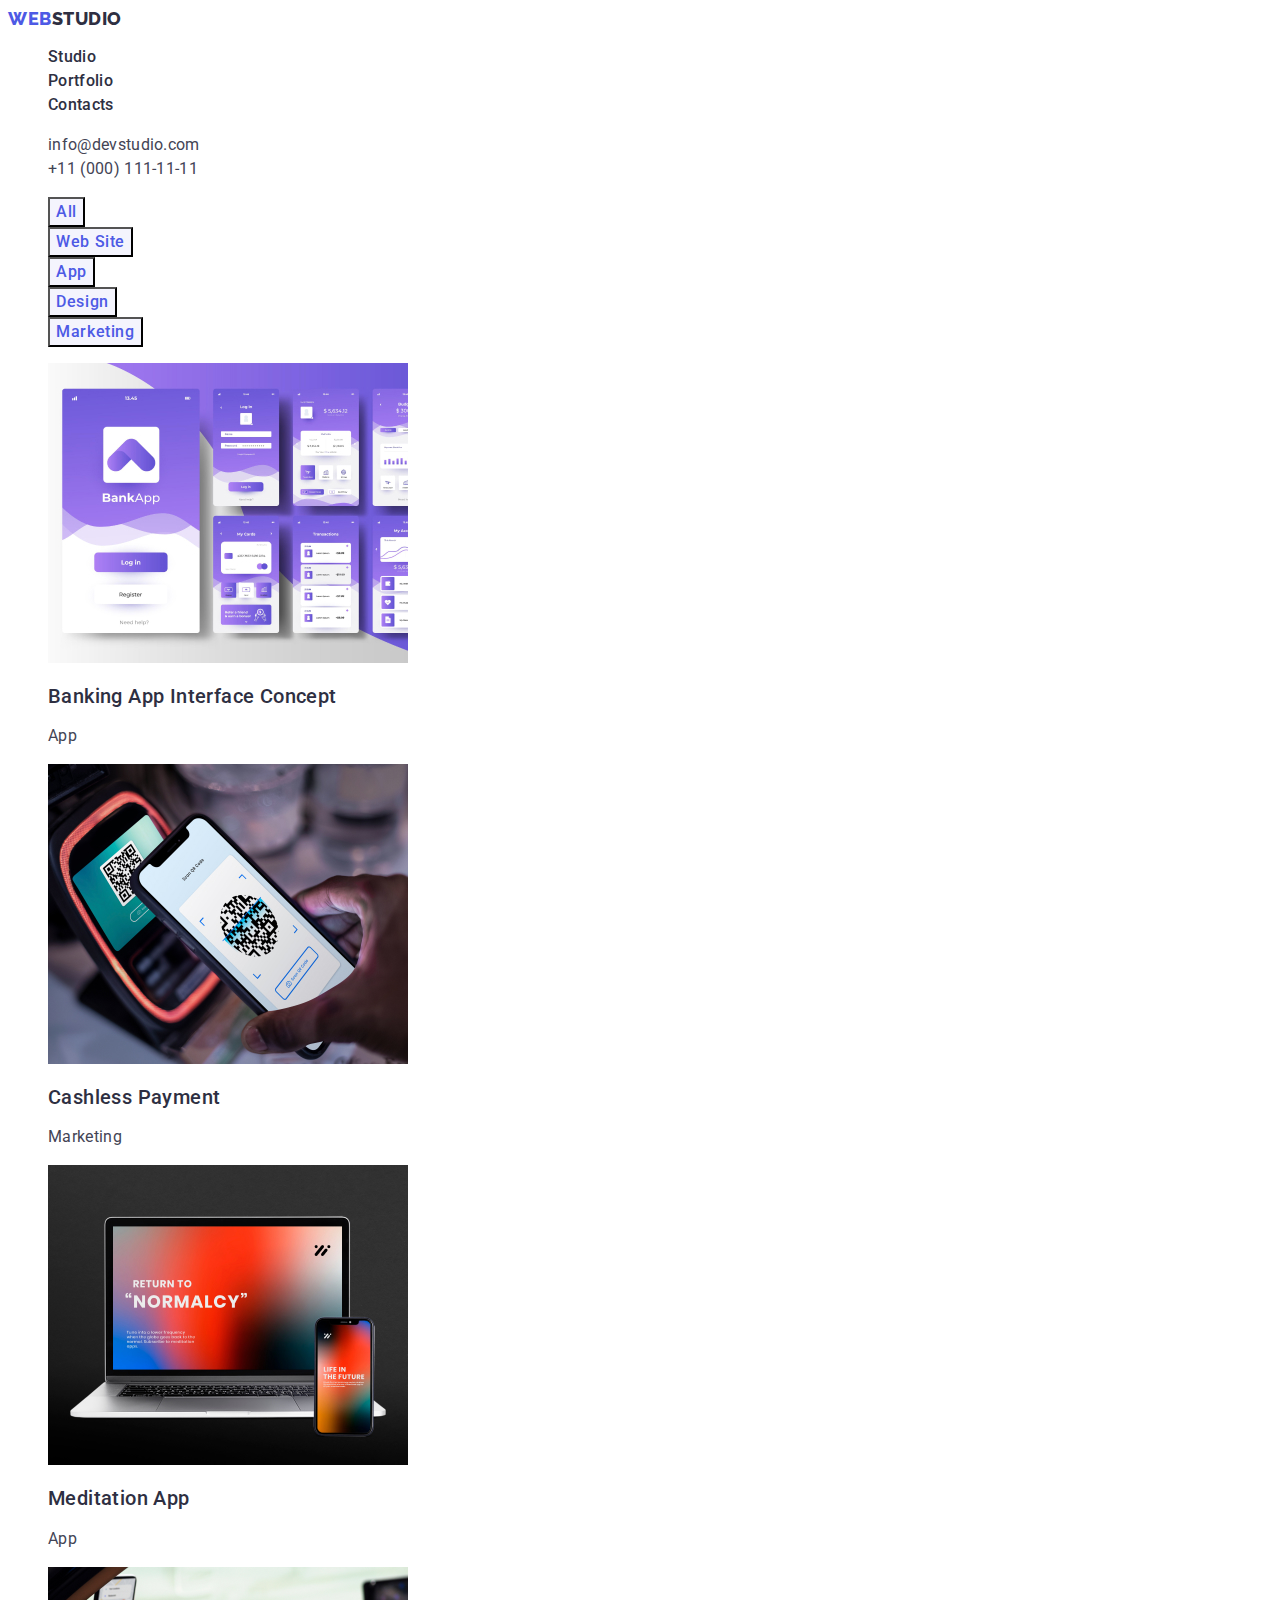
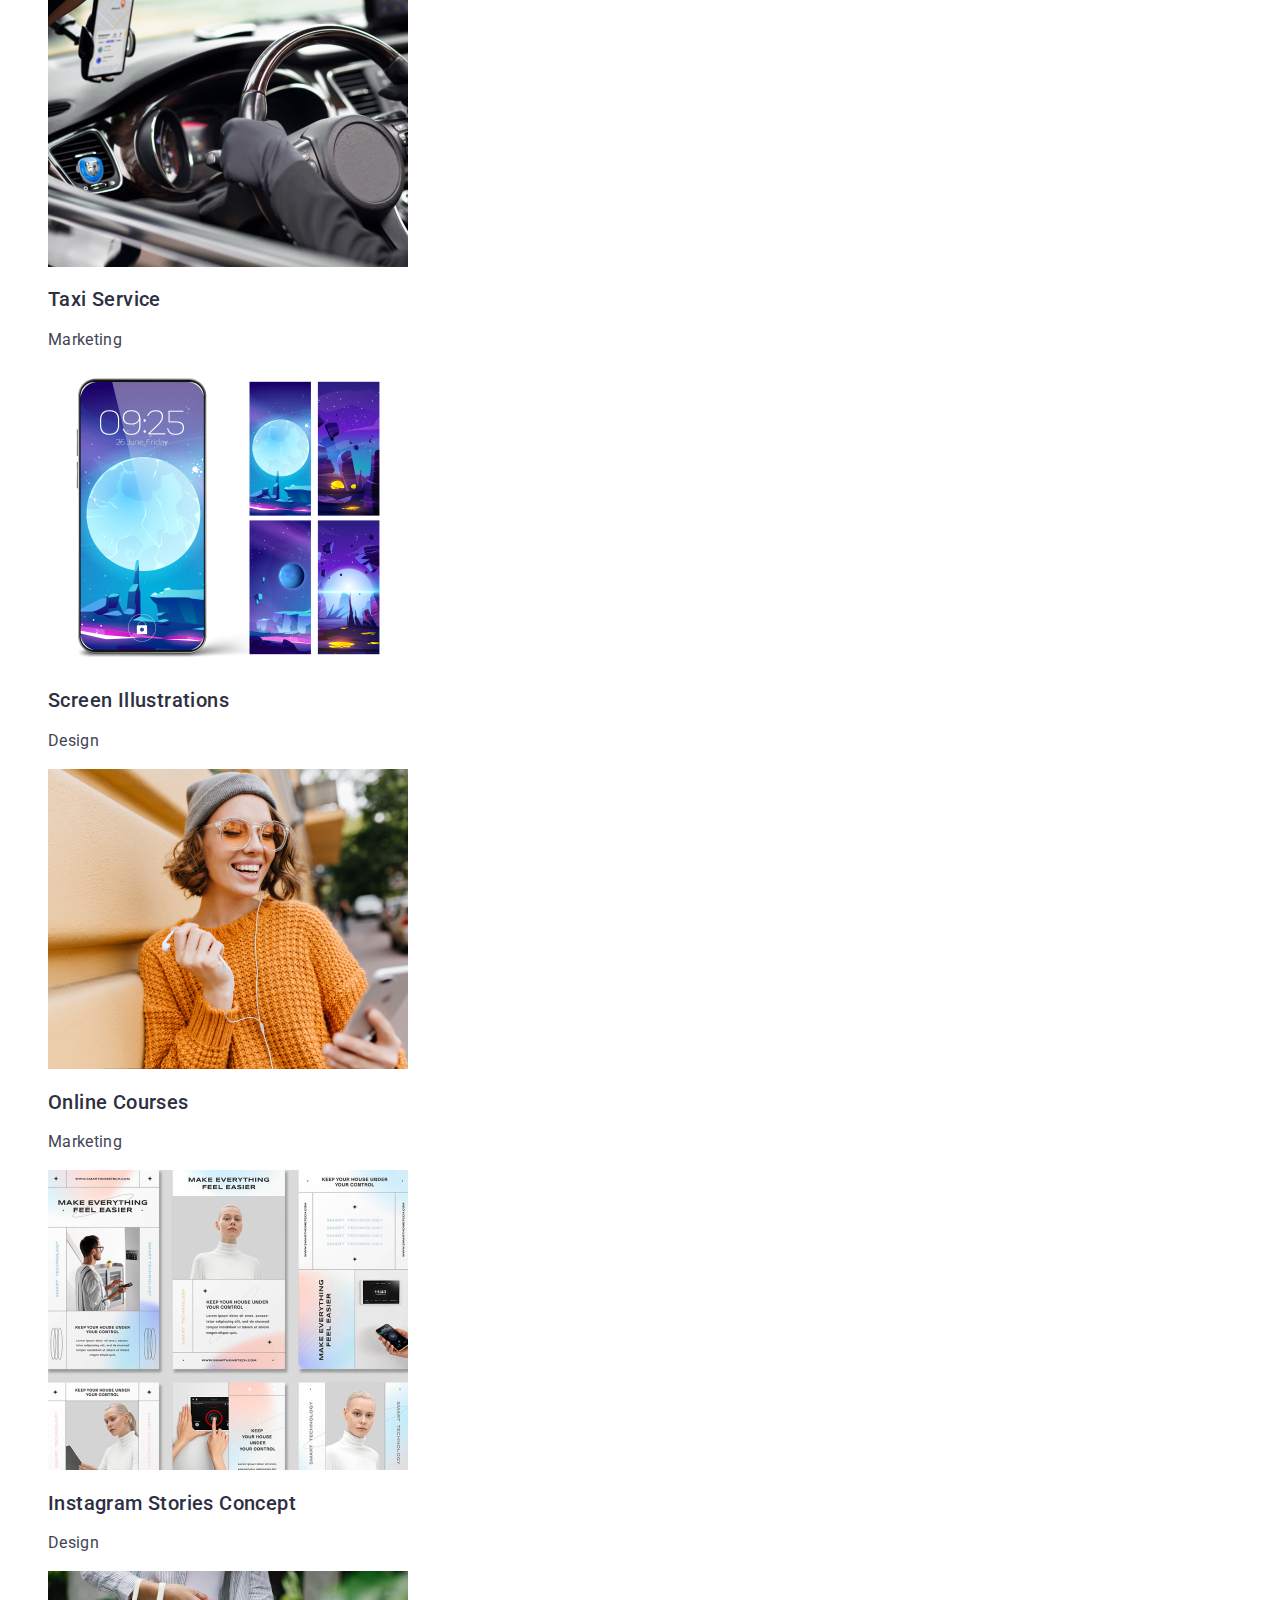
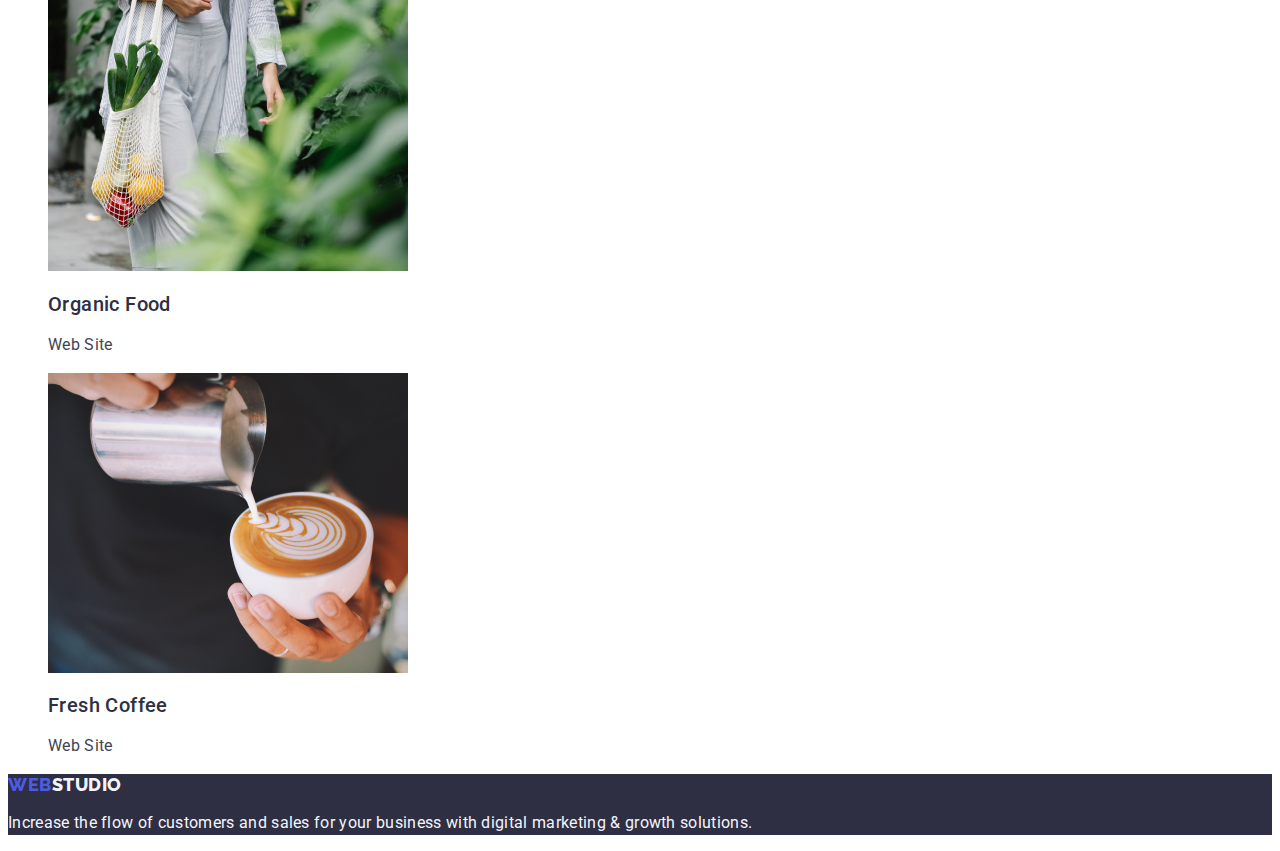
==== portfolio.html @ f7da9261 "Initial commit" ====
<!DOCTYPE html>
<html lang="en">

<head>
  <meta charset="UTF-8">
  <meta http-equiv="X-UA-Compatible" content="IE=edge">
  <meta name="viewport" content="width=device-width, initial-scale=1.0">
  <title>WebStudio</title>
  <link rel="stylesheet" href="./css/styles.css">
  <link rel="preconnect" href="https://fonts.googleapis.com">
  <link rel="preconnect" href="https://fonts.gstatic.com" crossorigin>
  <link href="https://fonts.googleapis.com/css2?family=Raleway:wght@800&family=Roboto:wght@400;500;700&display=swap"
    rel="stylesheet">
</head>

<body>
  <!-- NAVIGATION -->
  <header>
    <nav>
      <a href="./index.html" class="header-logo-web link"> Web <span class="header-logo-studio">Studio</span>
      </a>
      <ul class="header-nav-list list">
        <li><a class="header-nav-item link" href="./index.html">Studio</a></li>
        <li><a class="header-nav-item link" href="./portfolio.html">Portfolio</a></li>
        <li><a class="header-nav-item link" href="">Contacts</a></li>
      </ul>
    </nav>
    <address class="header-address">
      <ul class="header-address-list list">
        <li><a href="mailto:info@devstudio.com" class="header-address-item link">info@devstudio.com</a></li>
        <li><a href="tel:+110001111111" class="header-address-item link">+11 (000) 111-11-11</a></li>
      </ul>
    </address>
  </header>

  <!-- MAIN -->

  <main>
    <section>
      <h1 hidden>Specialty</h1>
      <ul class="list">
        <li><button type="button" class="portf-button-item">All</button></li>
        <li><button type="button" class="portf-button-item">Web Site</button></li>
        <li><button type="button" class="portf-button-item">App</button></li>
        <li><button type="button" class="portf-button-item">Design</button></li>
        <li><button type="button" class="portf-button-item">Marketing</button></li>
      </ul>

      <ul class="list">
        <li>
          <a href="./portfolio.html" class="link">
            <img src="./images/banking.jpg" alt="banking" width="360">
            <h2 class="team-name">Banking App Interface Concept</h2>
            <p class="team-text">App</p>
          </a>
        </li>


        <li>
          <a href="" class="link"><img src="./images/cash.jpg" alt="cash" width="360">
            <h2 class="team-name">Cashless Payment</h2>
            <p class="team-text">Marketing</p>
          </a>
        </li>


        <li>
          <a href="" class="link"><img src="./images/meditation.jpg" alt="meditation" width="360">
            <h2 class="team-name">Meditation App</h2>
            <p class="team-text">App</p>
          </a>
        </li>

        <li>
          <a href="" class="link"><img src="./images/taxi.jpg" alt="taxi" width="360">
            <h2 class="team-name">Taxi Service</h2>
            <p class="team-text">Marketing</p>
          </a>
        </li>

        <li>
          <a href="" class="link"><img src="./images/screen.jpg" alt="screen" width="360">
            <h2 class="team-name">Screen Illustrations</h2>
            <p class="team-text">Design</p>
          </a>
        </li>

        <li>
          <a href="" class="link"><img src="./images/courses.jpg" alt="courses" width="360">
            <h2 class="team-name">Online Courses</h2>
            <p class="team-text">Marketing</p>
          </a>
        </li>

        <li>
          <a href="" class="link"><img src="./images/inst.jpg" alt="inst" width="360">
            <h2 class="team-name">Instagram Stories Concept</h2>
            <p class="team-text">Design</p>
          </a>
        </li>

        <li>
          <a href="" class="link"><img src="./images/food.jpg" alt="food" width="360">
            <h2 class="team-name">Organic Food</h2>
            <p class="team-text">Web Site</p>
          </a>
        </li>

        <li>
          <a href="" class="link"><img src="./images/coffee.jpg" alt="coffee" width="360">
            <h2 class="team-name">Fresh Coffee</h2>
            <p class="team-text">Web Site</p>
          </a>
        </li>

      </ul>
    </section>
  </main>

  <!-- FOOTER -->
  <footer class="footer">
    <a href="./index.html" class="header-logo-web link">Web <span class="footer-logo-studio">Studio</span></a>
    <p class="footer-text">Increase the flow of customers and sales for your business with digital marketing & growth
      solutions.</p>
  </footer>
</body>

</html>
---- css/styles.css ----
:root {
  --logo-color: #4D5AE5;
  --text-color: #2E2F42;
  --address-color: #434455;
  --portfolio-button-color: #F4F4FD;
  --hover-link-color: #404BBF;
  --team-color: #F4F4FD;
}

.link {
  text-decoration: none;
}

.list {
  list-style: none;
}


body {
  font-family: 'Roboto', sans-serif;
  color: #434455;
  background-color: #FFFFFF;
}

/*-------------------------------- HEADER ------------------------*/

.header-logo-web {
  font-family: 'Raleway', sans-serif;
  font-style: normal;
  font-weight: 800;
  font-size: 18px;
  line-height: 1.17;
  display: flex;
  align-items: center;
  letter-spacing: 0.03em;
  text-transform: uppercase;
  color: var(--logo-color)
}

.header-logo-studio {
  font-family: 'Raleway', sans-serif;
  font-style: normal;
  font-weight: 800;
  font-size: 18px;
  line-height: 1.17;
  display: flex;
  align-items: center;
  letter-spacing: 0.03em;
  text-transform: uppercase;
  color: var(--text-color);
}

.header-nav-item {
  font-weight: 500;
  font-size: 16px;
  line-height: 1.5;
  letter-spacing: 0.02em;
  color: var(--text-color);

}

.header-nav-item:hover,
.header-nav-item:focus {
  color: var(--hover-link-color);
}

.header-address {
  font-style: normal;
}

.header-address-item {
  font-weight: 400;
  font-size: 16px;
  line-height: 24px;
  letter-spacing: 0.02em;
  color: var(--address-color);
}

.header-address-item:hover,
.header-address-item:focus {
  color: var(--hover-link-color);
}

/*-------------------------------- HERO ------------------------------*/

.hero {
  background-color: var(--text-color);
}

.hero-title {
  font-size: 56px;
  line-height: 1.07;
  text-align: center;
  letter-spacing: 0.02em;
  color: #FFFFFF;

}

.hero-button {
  background-color: var(--logo-color);
  font-family: 'Roboto', sans-serif;
  font-style: normal;
  font-weight: 500;
  font-size: 16px;
  line-height: 1.5;
  letter-spacing: 0.04em;
  color: #FFFFFF;
  cursor: pointer;
}

.hero-button:hover,
.hero-button:focus {
  background-color: var(--hover-link-color);
}

/*-------------------------------- FEATURES -----------------*/

.features-item {
  font-weight: 500;
  font-size: 20px;
  line-height: 1.2;
  letter-spacing: 0.02em;
  color: var(--text-color);
}

.features-text {
  font-weight: 400;
  font-size: 16px;
  line-height: 1.5;
  letter-spacing: 0.02em;
  color: var(--address-color);
}

/*------------------------------- SPECIALTY -------------------------*/

.specialty-title {
  font-weight: 700;
  font-size: 36px;
  line-height: 1.11;
  text-align: center;
  letter-spacing: 0.02em;
  text-transform: capitalize;
  color: var(--text-color);
}

/* ------------------------------TEAM ---------------------*/

.team {
  background-color: var(--team-color);
}

.team-title {
  font-weight: 700;
  font-size: 36px;
  line-height: 1.11;
  text-align: center;
  letter-spacing: 0.02em;
  text-transform: capitalize;
  color: var(--text-color);
}

.team-card {
  background-color: #fff;
}

.team-name {
  font-weight: 500;
  font-size: 20px;
  line-height: 1.2;
  letter-spacing: 0.02em;
  color: var(--text-color);
}

.team-text {
  color: var(--address-color);
  font-weight: 400;
  font-size: 16px;
  line-height: 1.5;
  letter-spacing: 0.02em;
}

/*--------------------------- FOOTER ---------------------*/

.footer {
  background-color: var(--text-color);
}

.footer-logo-studio {
  color: var(--team-color);
}

.footer-text {
  font-weight: 400;
  font-size: 16px;
  line-height: 1.5;
  letter-spacing: 0.02em;
  color: var(--team-color);
}



/* ------------PORTFOLIO------------- */
/* ------------PORTFOLIO------------- */
/* ------------PORTFOLIO------------- */
/* ------------PORTFOLIO------------- */
/* ------------PORTFOLIO------------- */


.portf-button-item {
  font-weight: 500;
  font-size: 16px;
  line-height: 24px;
  letter-spacing: 0.04em;
  color: var(--logo-color);
  background-color: var(--portfolio-button-color);
  cursor: pointer;
  font-family: 'Roboto', sans-serif;
}

.portf-button-item:hover,
.portf-button-item:focus {
  background-color: var(--hover-link-color);
  color: #fff;
}
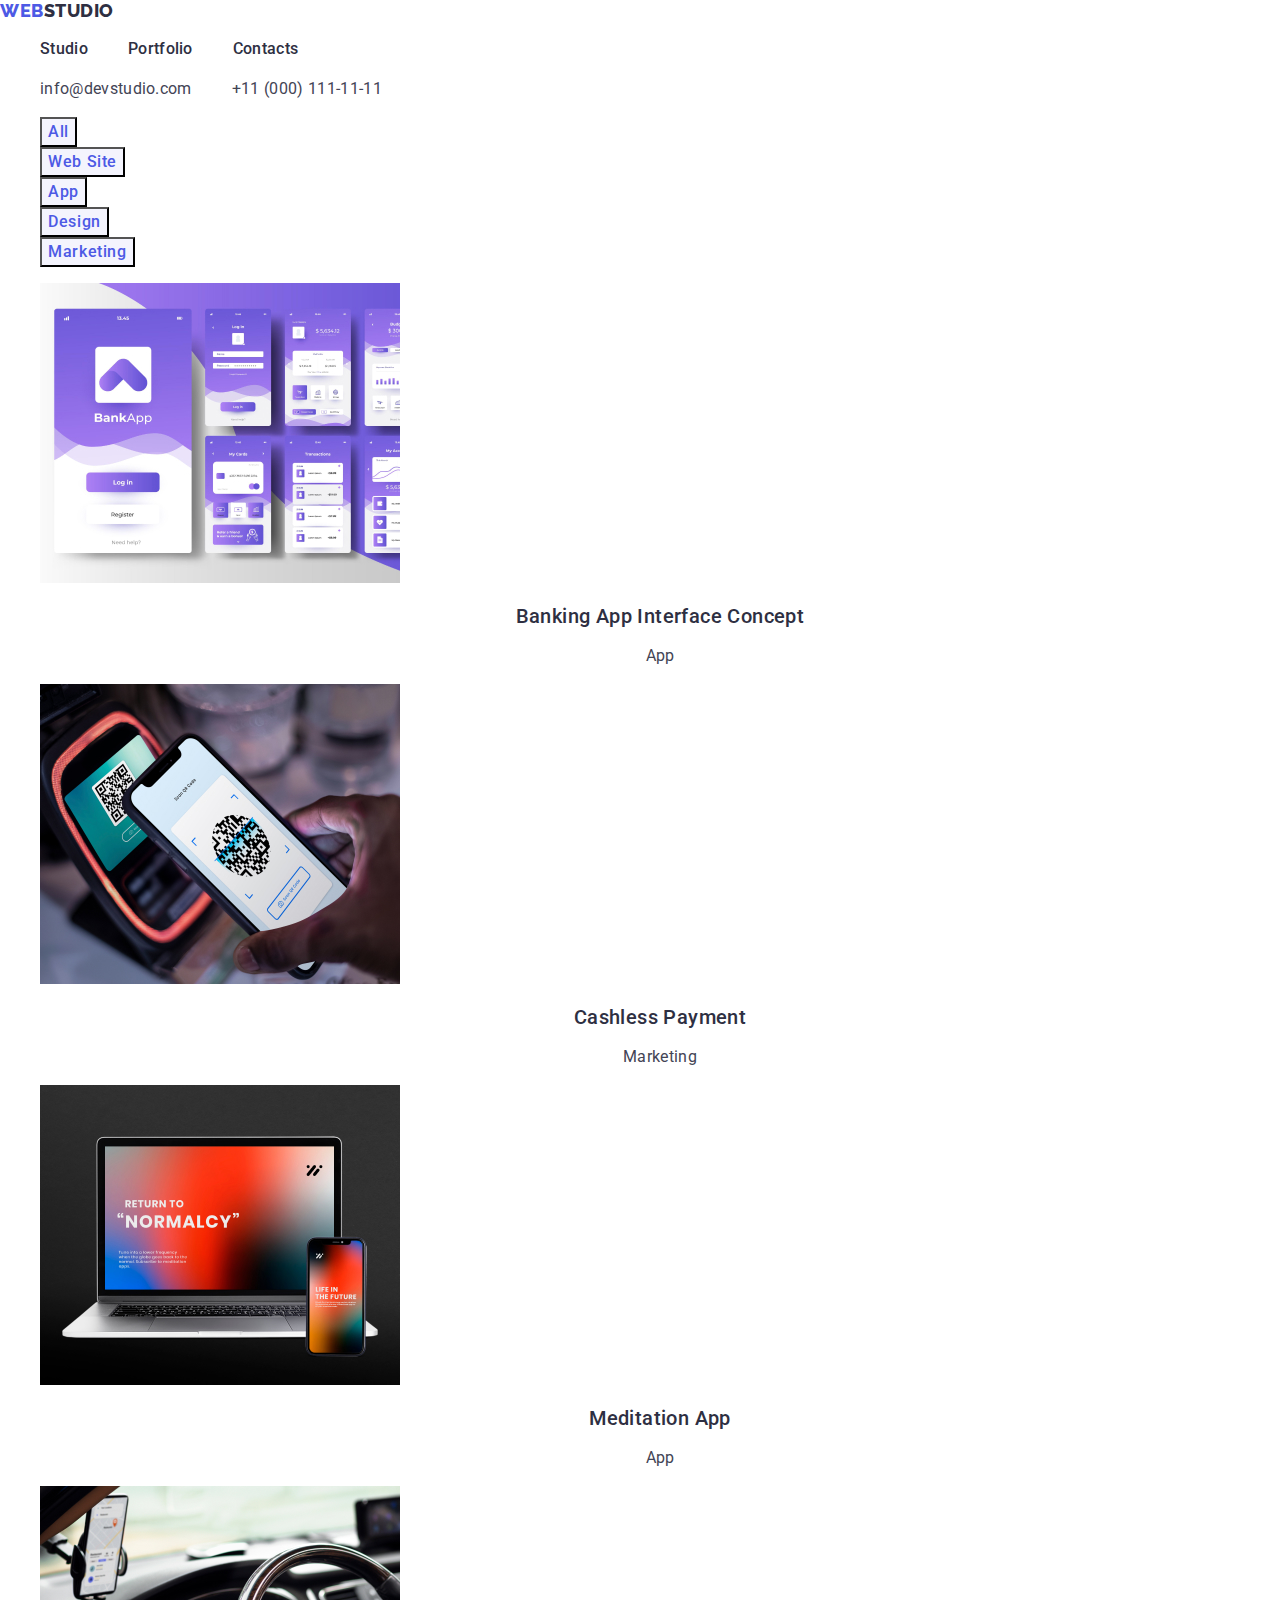
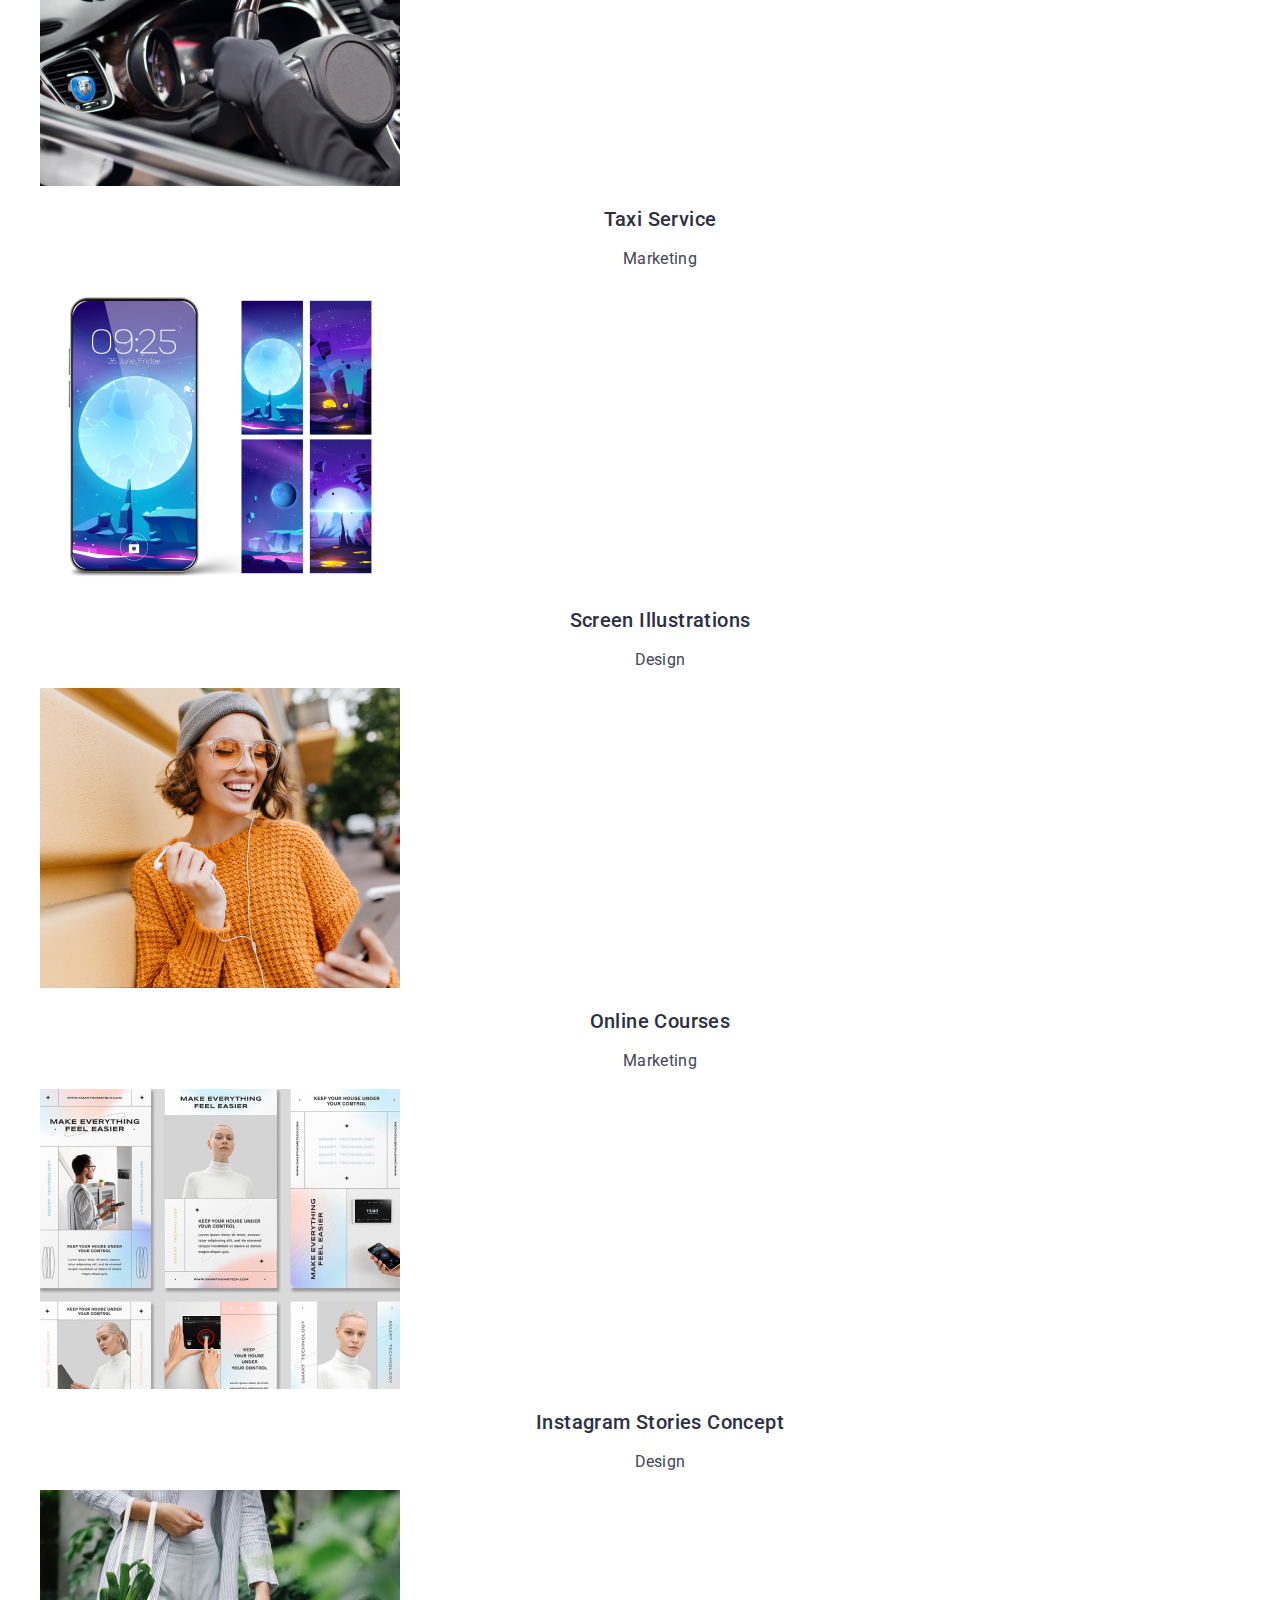
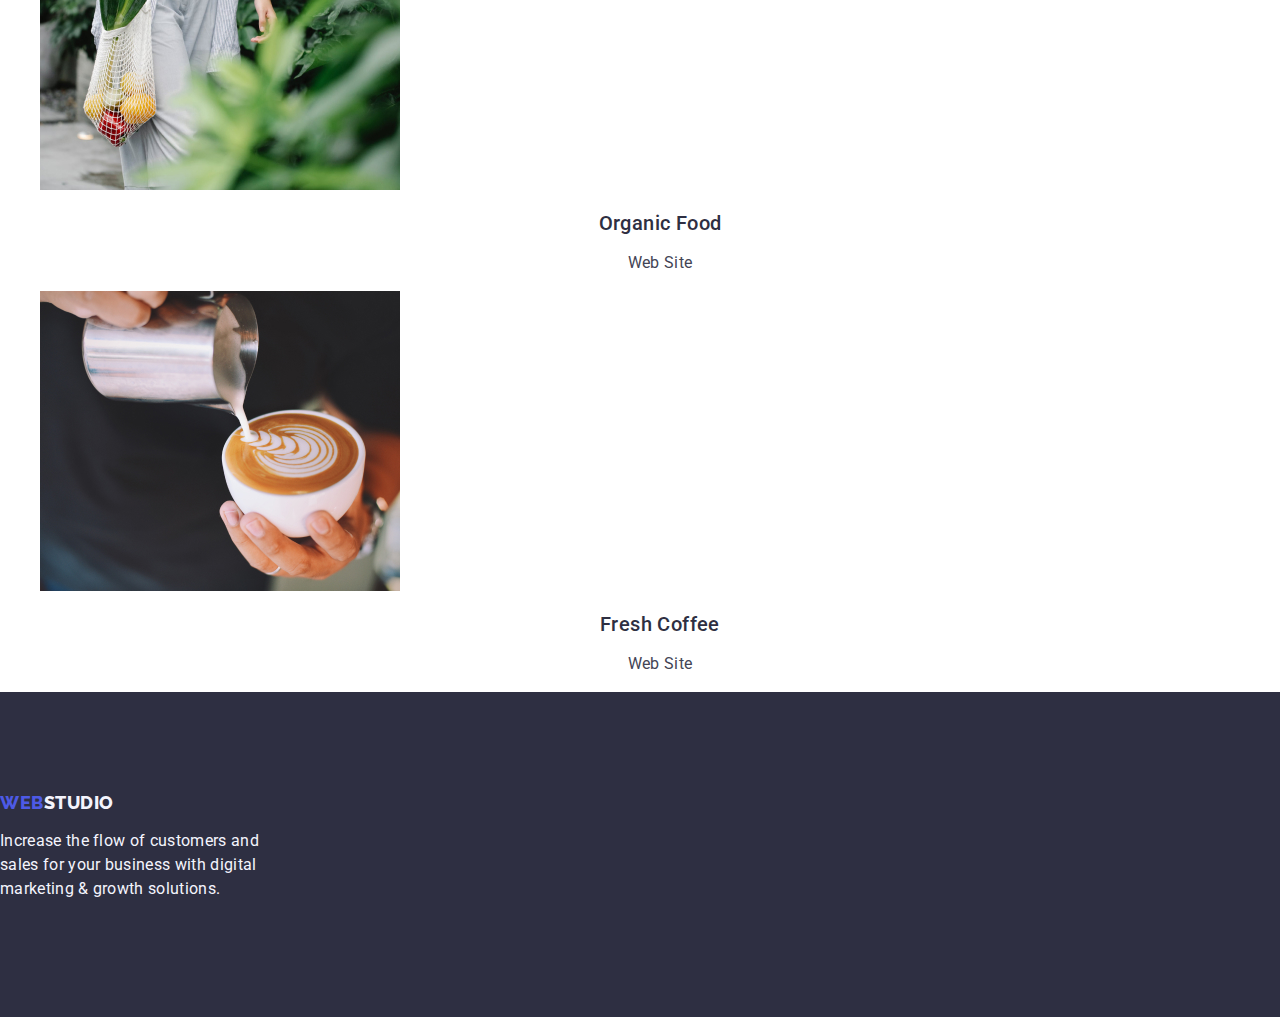
==== commit 4d9371a1: "update" ====
--- a/portfolio.html
+++ b/portfolio.html
@@ -6,11 +6,12 @@
   <meta http-equiv="X-UA-Compatible" content="IE=edge">
   <meta name="viewport" content="width=device-width, initial-scale=1.0">
   <title>WebStudio</title>
-  <link rel="stylesheet" href="./css/styles.css">
   <link rel="preconnect" href="https://fonts.googleapis.com">
   <link rel="preconnect" href="https://fonts.gstatic.com" crossorigin>
   <link href="https://fonts.googleapis.com/css2?family=Raleway:wght@800&family=Roboto:wght@400;500;700&display=swap"
     rel="stylesheet">
+  <link rel="stylesheet" href="https://cdn.jsdelivr.net/npm/modern-normalize@1.1.0/modern-normalize.min.css">
+  <link rel="stylesheet" href="./css/styles.css">
 </head>
 
 <body>
--- a/css/styles.css
+++ b/css/styles.css
@@ -23,6 +23,28 @@
 }
 
 /*-------------------------------- HEADER ------------------------*/
+.container {
+  width: 1158px;
+  margin: 0 auto;
+  padding: 0 15px;
+}
+
+.header-container {
+  display: flex;
+}
+
+.header {
+  padding-bottom: 24px;
+  padding-top: 24px;
+  border-bottom: 1px solid #E7E9FC
+}
+
+.header-nav {
+  display: flex;
+  align-items: center;
+  justify-content: space-between;
+  gap: 24px;
+}
 
 .header-logo-web {
   font-family: 'Raleway', sans-serif;
@@ -34,6 +56,7 @@
   align-items: center;
   letter-spacing: 0.03em;
   text-transform: uppercase;
+  margin-right: 76px;
   color: var(--logo-color)
 }
 
@@ -50,13 +73,19 @@
   color: var(--text-color);
 }
 
+.header-nav-list {
+  display: flex;
+  gap: 40px;
+}
+
 .header-nav-item {
   font-weight: 500;
   font-size: 16px;
   line-height: 1.5;
   letter-spacing: 0.02em;
-  color: var(--text-color);
-
+  padding-bottom: 24px;
+  padding-top: 24px;
+  color: var(--text-color);
 }
 
 .header-nav-item:hover,
@@ -66,6 +95,12 @@
 
 .header-address {
   font-style: normal;
+  margin-left: auto;
+}
+
+.header-address-list {
+  display: flex;
+  gap: 40px;
 }
 
 .header-address-item {
@@ -85,6 +120,15 @@
 
 .hero {
   background-color: var(--text-color);
+  padding-top: 188px;
+  padding-bottom: 188px;
+  height: 600px;
+
+  margin-left: auto;
+  margin-right: auto;
+  padding-left: 15px;
+  padding-right: 15px;
+  display: flex;
 }
 
 .hero-title {
@@ -92,6 +136,10 @@
   line-height: 1.07;
   text-align: center;
   letter-spacing: 0.02em;
+  max-width: 496px;
+  margin-left: auto;
+  margin-right: auto;
+  margin-bottom: 48px;
   color: #FFFFFF;
 
 }
@@ -104,6 +152,19 @@
   font-size: 16px;
   line-height: 1.5;
   letter-spacing: 0.04em;
+  margin-top: 48px;
+  margin-left: auto;
+  margin-right: auto;
+  display: block;
+  min-width: 169px;
+  height: 56px;
+  padding: 16px 32px;
+  box-shadow: 0px 4px 4px rgba(0, 0, 0, 0.15);
+  border: none;
+  border-radius: 4px;
+  display: flex;
+  flex-direction: row;
+  gap: 10px;
   color: #FFFFFF;
   cursor: pointer;
 }
@@ -115,11 +176,26 @@
 
 /*-------------------------------- FEATURES -----------------*/
 
+.features {
+  padding-top: 120px;
+  padding-bottom: 120px;
+}
+
+.features-list {
+  display: flex;
+  gap: 24px;
+}
+
+.features-content {
+  width: calc((100% - 72px) / 4);
+}
+
 .features-item {
   font-weight: 500;
   font-size: 20px;
   line-height: 1.2;
   letter-spacing: 0.02em;
+  margin-bottom: 8px;
   color: var(--text-color);
 }
 
@@ -132,6 +208,10 @@
 }
 
 /*------------------------------- SPECIALTY -------------------------*/
+
+.specialty {
+  padding-bottom: 120px;
+}
 
 .specialty-title {
   font-weight: 700;
@@ -140,13 +220,25 @@
   text-align: center;
   letter-spacing: 0.02em;
   text-transform: capitalize;
-  color: var(--text-color);
+  margin-bottom: 72px;
+  margin-top: 120px;
+  color: var(--text-color);
+}
+
+.specialty-list {
+  display: flex;
+  gap: 24px;
+}
+
+.specialty-photo {
+  width: calc((100% - 48px) / 3);
 }
 
 /* ------------------------------TEAM ---------------------*/
 
 .team {
   background-color: var(--team-color);
+  padding: 120px 0;
 }
 
 .team-title {
@@ -157,10 +249,23 @@
   letter-spacing: 0.02em;
   text-transform: capitalize;
   color: var(--text-color);
+  margin-bottom: 72px;
+  padding-top: 120px;
+}
+
+.team-list {
+  display: flex;
+  gap: 24px;
 }
 
 .team-card {
   background-color: #fff;
+  box-shadow: 0px 1px 6px rgba(46, 47, 66, 0.08), 0px 1px 1px rgba(46, 47, 66, 0.16), 0px 2px 1px rgba(46, 47, 66, 0.08);
+  border-radius: 0px 0px 4px 4px;
+}
+
+.team-info {
+  padding: 0px 0px 32px;
 }
 
 .team-name {
@@ -168,6 +273,8 @@
   font-size: 20px;
   line-height: 1.2;
   letter-spacing: 0.02em;
+  text-align: center;
+  margin-bottom: 8px;
   color: var(--text-color);
 }
 
@@ -176,6 +283,7 @@
   font-weight: 400;
   font-size: 16px;
   line-height: 1.5;
+  text-align: center;
   letter-spacing: 0.02em;
 }
 
@@ -183,6 +291,8 @@
 
 .footer {
   background-color: var(--text-color);
+  padding-top: 100px;
+  padding-bottom: 100px;
 }
 
 .footer-logo-studio {
@@ -194,6 +304,7 @@
   font-size: 16px;
   line-height: 1.5;
   letter-spacing: 0.02em;
+  max-width: 264px;
   color: var(--team-color);
 }
 
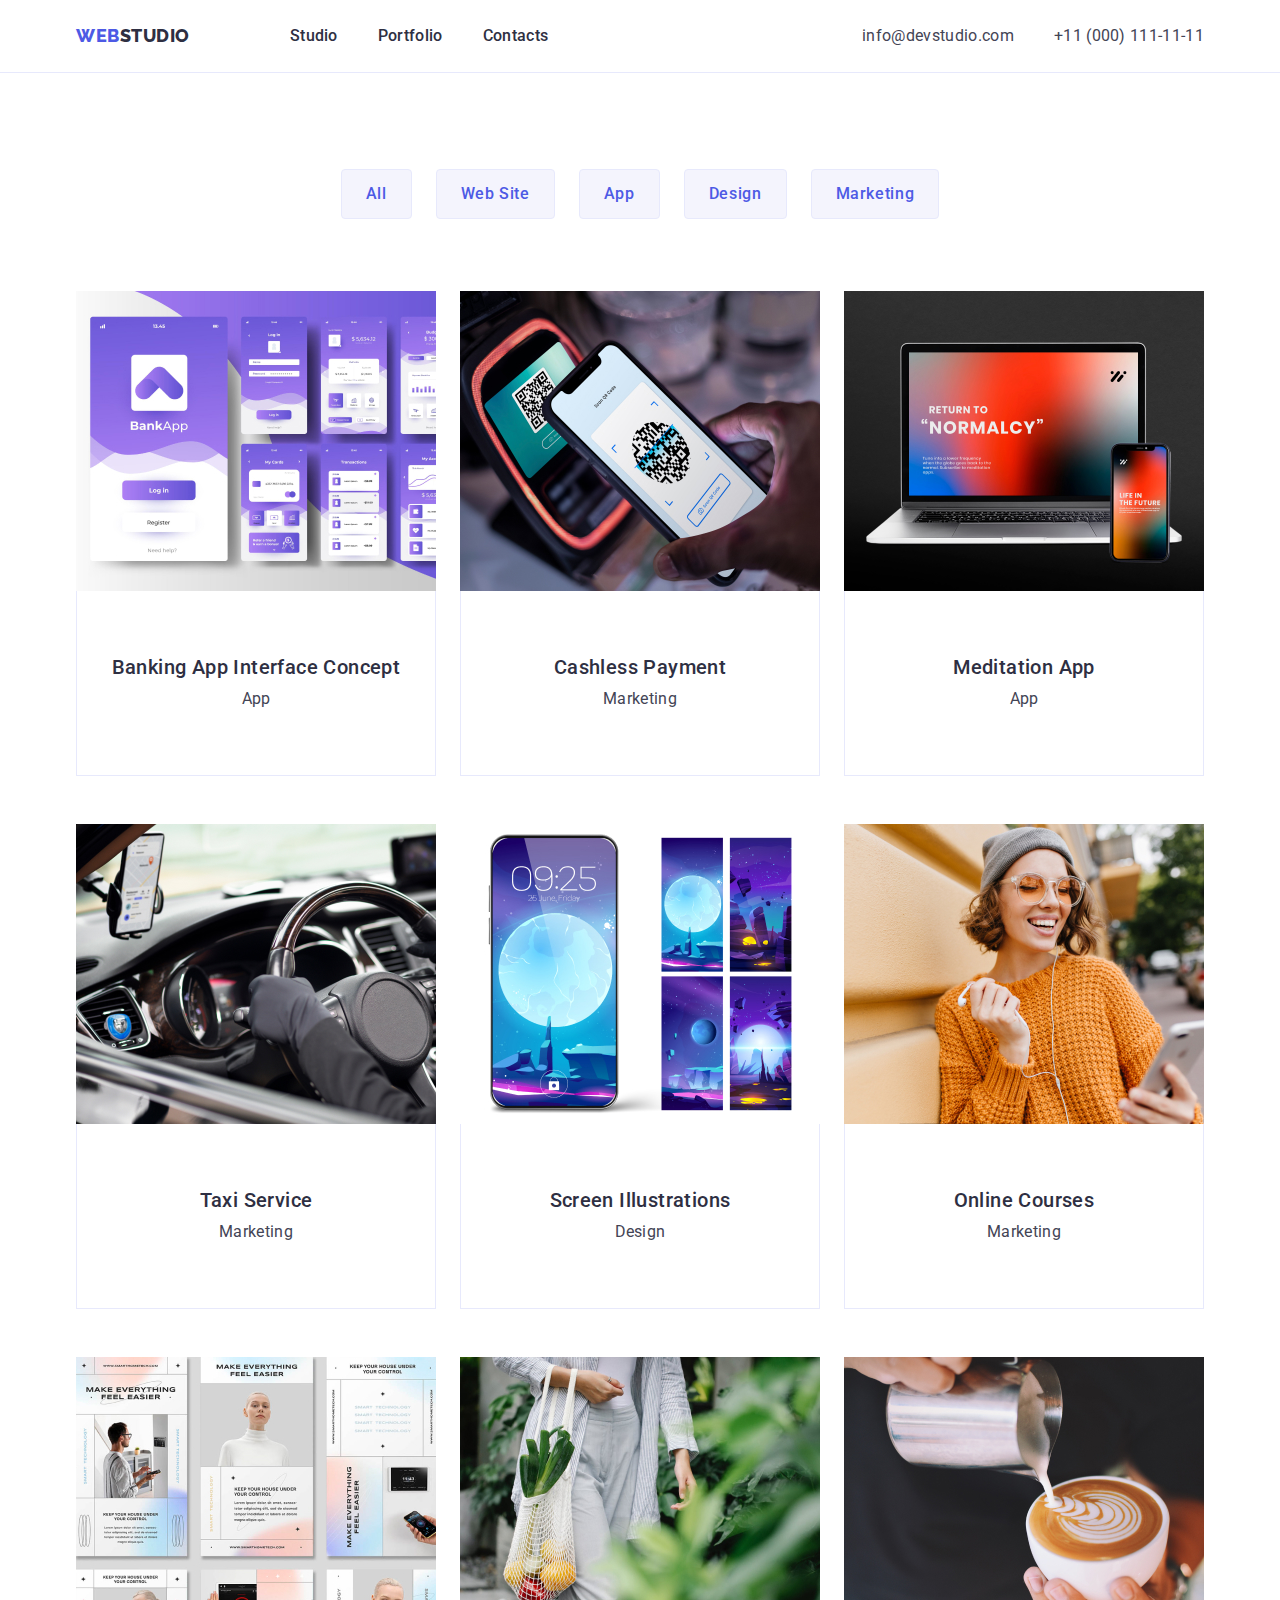
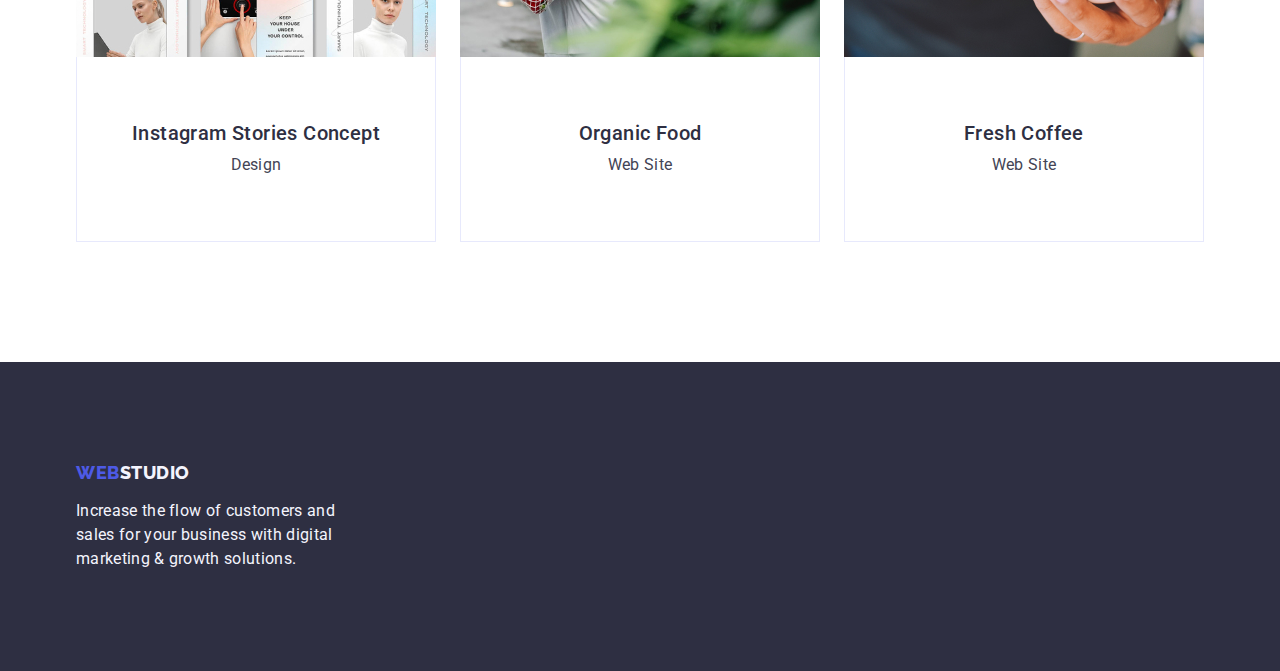
==== commit 6e9d2079: "upd" ====
--- a/portfolio.html
+++ b/portfolio.html
@@ -16,113 +16,138 @@
 
 <body>
   <!-- NAVIGATION -->
-  <header>
-    <nav>
-      <a href="./index.html" class="header-logo-web link"> Web <span class="header-logo-studio">Studio</span>
-      </a>
-      <ul class="header-nav-list list">
-        <li><a class="header-nav-item link" href="./index.html">Studio</a></li>
-        <li><a class="header-nav-item link" href="./portfolio.html">Portfolio</a></li>
-        <li><a class="header-nav-item link" href="">Contacts</a></li>
-      </ul>
-    </nav>
-    <address class="header-address">
-      <ul class="header-address-list list">
-        <li><a href="mailto:info@devstudio.com" class="header-address-item link">info@devstudio.com</a></li>
-        <li><a href="tel:+110001111111" class="header-address-item link">+11 (000) 111-11-11</a></li>
-      </ul>
-    </address>
+  <header class="header">
+    <div class="container header-container">
+      <nav class="header-nav">
+        <a href="./index.html" class="header-logo-web link"> Web <span class="header-logo-studio">Studio</span>
+        </a>
+        <ul class="header-nav-list list">
+          <li><a class="header-nav-item link" href="./index.html">Studio</a></li>
+          <li><a class="header-nav-item link" href="./portfolio.html">Portfolio</a></li>
+          <li><a class="header-nav-item link" href="">Contacts</a></li>
+        </ul>
+      </nav>
+      <address class="header-address">
+        <ul class="header-address-list list">
+          <li><a href="mailto:info@devstudio.com" class="header-address-item link">info@devstudio.com</a></li>
+          <li><a href="tel:+110001111111" class="header-address-item link">+11 (000) 111-11-11</a></li>
+        </ul>
+      </address>
+    </div>
   </header>
 
   <!-- MAIN -->
 
   <main>
-    <section>
-      <h1 hidden>Specialty</h1>
-      <ul class="list">
-        <li><button type="button" class="portf-button-item">All</button></li>
-        <li><button type="button" class="portf-button-item">Web Site</button></li>
-        <li><button type="button" class="portf-button-item">App</button></li>
-        <li><button type="button" class="portf-button-item">Design</button></li>
-        <li><button type="button" class="portf-button-item">Marketing</button></li>
-      </ul>
+    <section class="portf-section">
+      <div class="container">
+        <h1 hidden>Specialty</h1>
+        <ul class="portf-button-list list">
+          <li><button type="button" class="portf-button-item">All</button></li>
+          <li><button type="button" class="portf-button-item">Web Site</button></li>
+          <li><button type="button" class="portf-button-item">App</button></li>
+          <li><button type="button" class="portf-button-item">Design</button></li>
+          <li><button type="button" class="portf-button-item">Marketing</button></li>
+        </ul>
 
-      <ul class="list">
-        <li>
-          <a href="./portfolio.html" class="link">
-            <img src="./images/banking.jpg" alt="banking" width="360">
-            <h2 class="team-name">Banking App Interface Concept</h2>
-            <p class="team-text">App</p>
-          </a>
-        </li>
+        <ul class="portf-card-list list">
+          <li class="portf-card-item">
+
+            <a href="./portfolio.html" class="link">
+              <img src="./images/banking.jpg" alt="banking" width="360">
+              <div class="card-text-info">
+                <h2 class="team-name">Banking App Interface Concept</h2>
+                <p class="team-text">App</p>
+              </div>
+            </a>
+          </li>
 
 
-        <li>
-          <a href="" class="link"><img src="./images/cash.jpg" alt="cash" width="360">
-            <h2 class="team-name">Cashless Payment</h2>
-            <p class="team-text">Marketing</p>
-          </a>
-        </li>
+          <li>
+            <a href="" class="link"><img src="./images/cash.jpg" alt="cash" width="360">
+              <div class="card-text-info">
+                <h2 class="team-name">Cashless Payment</h2>
+                <p class="team-text">Marketing</p>
+              </div>
+            </a>
+          </li>
 
 
-        <li>
-          <a href="" class="link"><img src="./images/meditation.jpg" alt="meditation" width="360">
-            <h2 class="team-name">Meditation App</h2>
-            <p class="team-text">App</p>
-          </a>
-        </li>
+          <li>
+            <a href="" class="link"><img src="./images/meditation.jpg" alt="meditation" width="360">
+              <div class="card-text-info">
+                <h2 class="team-name">Meditation App</h2>
+                <p class="team-text">App</p>
+              </div>
+            </a>
+          </li>
 
-        <li>
-          <a href="" class="link"><img src="./images/taxi.jpg" alt="taxi" width="360">
-            <h2 class="team-name">Taxi Service</h2>
-            <p class="team-text">Marketing</p>
-          </a>
-        </li>
+          <li>
+            <a href="" class="link"><img src="./images/taxi.jpg" alt="taxi" width="360">
+              <div class="card-text-info">
+                <h2 class="team-name">Taxi Service</h2>
+                <p class="team-text">Marketing</p>
+              </div>
+            </a>
+          </li>
 
-        <li>
-          <a href="" class="link"><img src="./images/screen.jpg" alt="screen" width="360">
-            <h2 class="team-name">Screen Illustrations</h2>
-            <p class="team-text">Design</p>
-          </a>
-        </li>
+          <li>
+            <a href="" class="link"><img src="./images/screen.jpg" alt="screen" width="360">
+              <div class="card-text-info">
+                <h2 class="team-name">Screen Illustrations</h2>
+                <p class="team-text">Design</p>
+              </div>
+            </a>
+          </li>
 
-        <li>
-          <a href="" class="link"><img src="./images/courses.jpg" alt="courses" width="360">
-            <h2 class="team-name">Online Courses</h2>
-            <p class="team-text">Marketing</p>
-          </a>
-        </li>
+          <li>
+            <a href="" class="link"><img src="./images/courses.jpg" alt="courses" width="360">
+              <div class="card-text-info">
+                <h2 class="team-name">Online Courses</h2>
+                <p class="team-text">Marketing</p>
+              </div>
+            </a>
+          </li>
 
-        <li>
-          <a href="" class="link"><img src="./images/inst.jpg" alt="inst" width="360">
-            <h2 class="team-name">Instagram Stories Concept</h2>
-            <p class="team-text">Design</p>
-          </a>
-        </li>
+          <li>
+            <a href="" class="link"><img src="./images/inst.jpg" alt="inst" width="360">
+              <div class="card-text-info">
+                <h2 class="team-name">Instagram Stories Concept</h2>
+                <p class="team-text">Design</p>
+              </div>
+            </a>
+          </li>
 
-        <li>
-          <a href="" class="link"><img src="./images/food.jpg" alt="food" width="360">
-            <h2 class="team-name">Organic Food</h2>
-            <p class="team-text">Web Site</p>
-          </a>
-        </li>
+          <li>
+            <a href="" class="link"><img src="./images/food.jpg" alt="food" width="360">
+              <div class="card-text-info">
+                <h2 class="team-name">Organic Food</h2>
+                <p class="team-text">Web Site</p>
+              </div>
+            </a>
+          </li>
 
-        <li>
-          <a href="" class="link"><img src="./images/coffee.jpg" alt="coffee" width="360">
-            <h2 class="team-name">Fresh Coffee</h2>
-            <p class="team-text">Web Site</p>
-          </a>
-        </li>
+          <li>
+            <a href="" class="link"><img src="./images/coffee.jpg" alt="coffee" width="360">
+              <div class="card-text-info">
+                <h2 class="team-name">Fresh Coffee</h2>
+                <p class="team-text">Web Site</p>
+              </div>
+            </a>
+          </li>
 
-      </ul>
+        </ul>
+      </div>
     </section>
   </main>
 
   <!-- FOOTER -->
   <footer class="footer">
-    <a href="./index.html" class="header-logo-web link">Web <span class="footer-logo-studio">Studio</span></a>
-    <p class="footer-text">Increase the flow of customers and sales for your business with digital marketing & growth
-      solutions.</p>
+    <div class="container">
+      <a class="footer-logo-web link" href="./index.html">Web<span class="footer-logo-studio">Studio</span></a>
+      <p class="footer-text">Increase the flow of customers and sales for your business with digital marketing & growth
+        solutions.</p>
+    </div>
   </footer>
 </body>
 
--- a/css/styles.css
+++ b/css/styles.css
@@ -7,12 +7,31 @@
   --team-color: #F4F4FD;
 }
 
+h1,
+h2,
+h3,
+p {
+  margin-top: 0;
+  margin-bottom: 0;
+}
+
+ul,
+ol {
+  margin-top: 0;
+  margin-bottom: 0;
+  padding-left: 0;
+}
+
 .link {
   text-decoration: none;
 }
 
 .list {
   list-style: none;
+}
+
+img {
+  display: block
 }
 
 
@@ -25,8 +44,10 @@
 /*-------------------------------- HEADER ------------------------*/
 .container {
   width: 1158px;
-  margin: 0 auto;
-  padding: 0 15px;
+  margin-left: auto;
+  margin-right: auto;
+  padding-left: 15px;
+  padding-right: 15px;
 }
 
 .header-container {
@@ -122,13 +143,6 @@
   background-color: var(--text-color);
   padding-top: 188px;
   padding-bottom: 188px;
-  height: 600px;
-
-  margin-left: auto;
-  margin-right: auto;
-  padding-left: 15px;
-  padding-right: 15px;
-  display: flex;
 }
 
 .hero-title {
@@ -187,7 +201,7 @@
 }
 
 .features-content {
-  width: calc((100% - 72px) / 4);
+  flex-basis: calc((100% - 72px) / 4);
 }
 
 .features-item {
@@ -259,13 +273,14 @@
 }
 
 .team-card {
-  background-color: #fff;
-  box-shadow: 0px 1px 6px rgba(46, 47, 66, 0.08), 0px 1px 1px rgba(46, 47, 66, 0.16), 0px 2px 1px rgba(46, 47, 66, 0.08);
+  background-color: #FFFFFF;
   border-radius: 0px 0px 4px 4px;
-}
-
-.team-info {
-  padding: 0px 0px 32px;
+  gap: 24px;
+
+}
+
+.team-info-text {
+  padding: 32px 16px
 }
 
 .team-name {
@@ -275,6 +290,7 @@
   letter-spacing: 0.02em;
   text-align: center;
   margin-bottom: 8px;
+  padding-top: 32px;
   color: var(--text-color);
 }
 
@@ -284,6 +300,7 @@
   font-size: 16px;
   line-height: 1.5;
   text-align: center;
+  padding-bottom: 32px;
   letter-spacing: 0.02em;
 }
 
@@ -295,6 +312,19 @@
   padding-bottom: 100px;
 }
 
+.footer-logo-web {
+  font-family: "Raleway", sans-serif;
+  font-weight: 800;
+  font-size: 18px;
+  line-height: 1.17;
+  letter-spacing: 0.03em;
+  text-transform: uppercase;
+  color: var(--logo-color);
+  margin-right: 76px;
+  margin-bottom: 16px;
+  display: inline-block;
+}
+
 .footer-logo-studio {
   color: var(--team-color);
 }
@@ -316,6 +346,17 @@
 /* ------------PORTFOLIO------------- */
 /* ------------PORTFOLIO------------- */
 
+.portf-section {
+  padding-top: 96px;
+  padding-bottom: 120px;
+}
+
+.portf-button-list {
+  display: flex;
+  justify-content: center;
+  gap: 24px;
+  margin-bottom: 72px;
+}
 
 .portf-button-item {
   font-weight: 500;
@@ -325,6 +366,9 @@
   color: var(--logo-color);
   background-color: var(--portfolio-button-color);
   cursor: pointer;
+  border: 1px solid #E7E9FC;
+  border-radius: 4px;
+  padding: 12px 24px 12px;
   font-family: 'Roboto', sans-serif;
 }
 
@@ -332,4 +376,21 @@
 .portf-button-item:focus {
   background-color: var(--hover-link-color);
   color: #fff;
+}
+
+.portf-card-list {
+  display: flex;
+  flex-wrap: wrap;
+  column-gap: 24px;
+  row-gap: 48px;
+}
+
+.portf-card-item {
+  width: calc((100% - 48px) / 3);
+}
+
+.card-text-info {
+  padding: 32px 16px;
+  border: 1px solid #e7e9fc;
+  border-top: none;
 }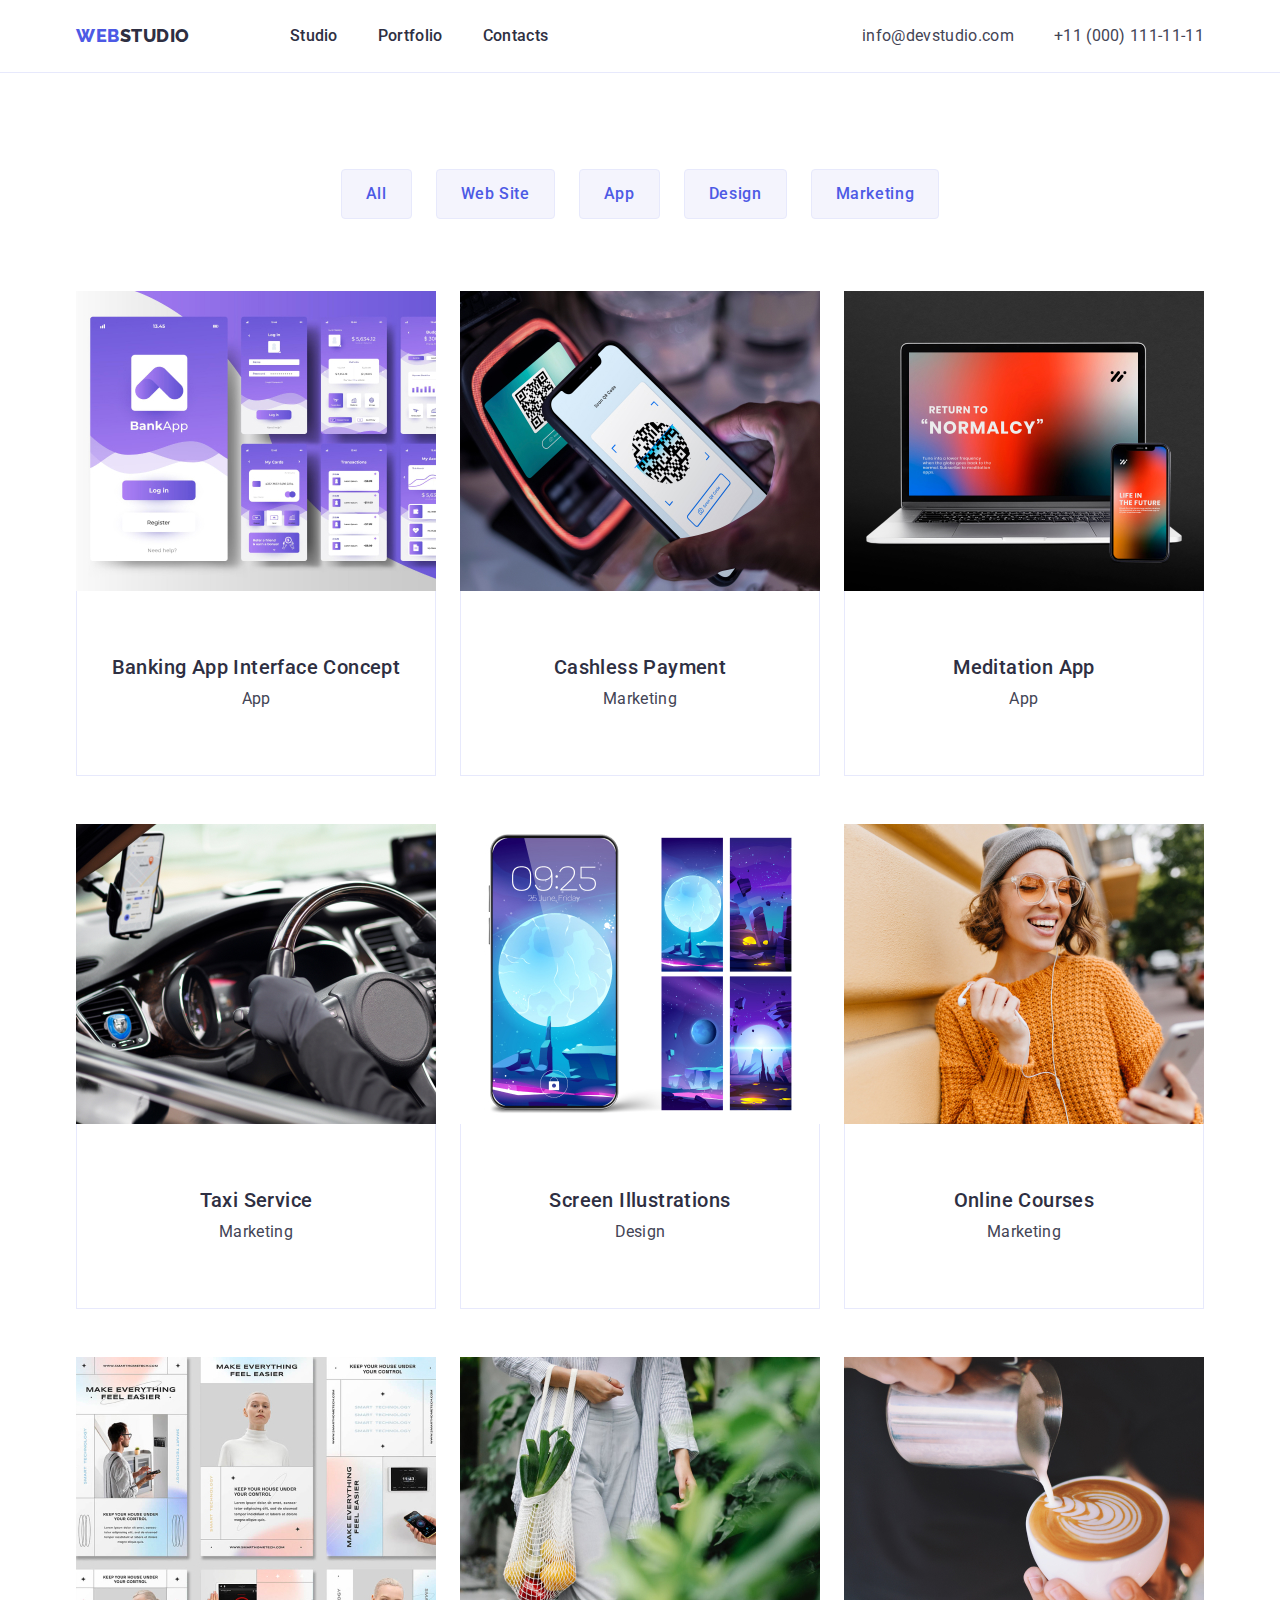
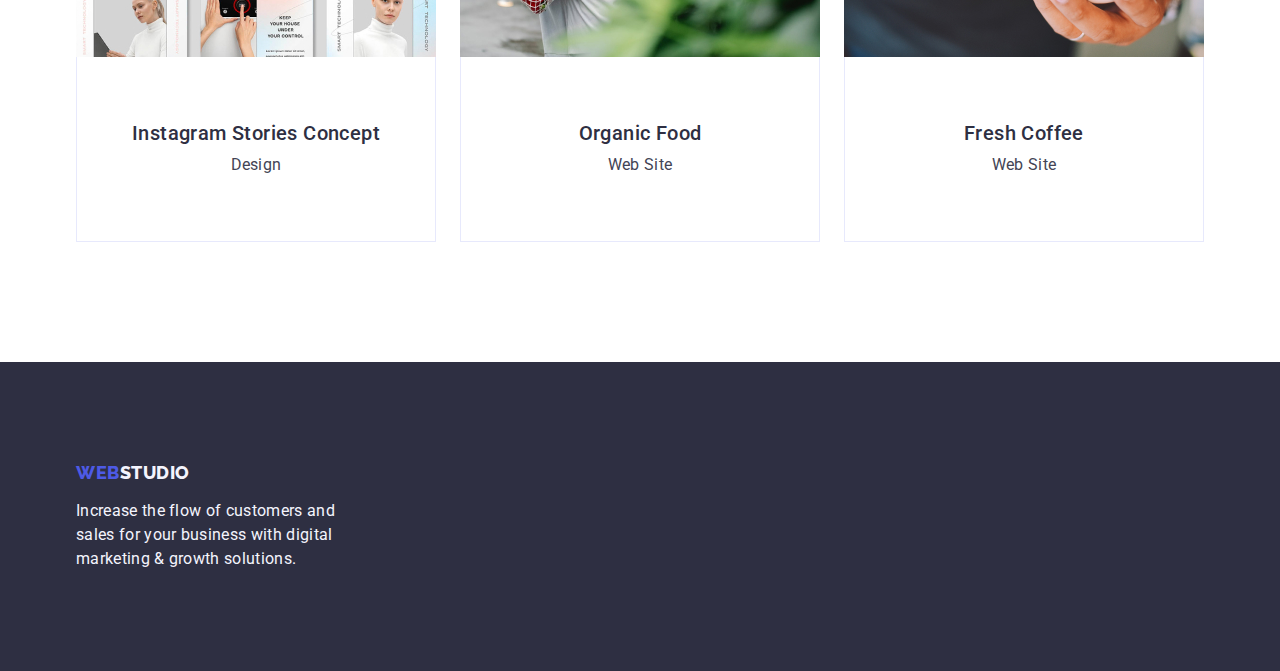
==== commit 71255f43: "upd" ====
--- a/portfolio.html
+++ b/portfolio.html
@@ -63,7 +63,7 @@
           </li>
 
 
-          <li>
+          <li class="portf-card-item">
             <a href="" class="link"><img src="./images/cash.jpg" alt="cash" width="360">
               <div class="card-text-info">
                 <h2 class="team-name">Cashless Payment</h2>
@@ -73,7 +73,7 @@
           </li>
 
 
-          <li>
+          <li class="portf-card-item">
             <a href="" class="link"><img src="./images/meditation.jpg" alt="meditation" width="360">
               <div class="card-text-info">
                 <h2 class="team-name">Meditation App</h2>
@@ -82,7 +82,7 @@
             </a>
           </li>
 
-          <li>
+          <li class="portf-card-item">
             <a href="" class="link"><img src="./images/taxi.jpg" alt="taxi" width="360">
               <div class="card-text-info">
                 <h2 class="team-name">Taxi Service</h2>
@@ -91,7 +91,7 @@
             </a>
           </li>
 
-          <li>
+          <li class="portf-card-item">
             <a href="" class="link"><img src="./images/screen.jpg" alt="screen" width="360">
               <div class="card-text-info">
                 <h2 class="team-name">Screen Illustrations</h2>
@@ -100,7 +100,7 @@
             </a>
           </li>
 
-          <li>
+          <li class="portf-card-item">
             <a href="" class="link"><img src="./images/courses.jpg" alt="courses" width="360">
               <div class="card-text-info">
                 <h2 class="team-name">Online Courses</h2>
@@ -109,7 +109,7 @@
             </a>
           </li>
 
-          <li>
+          <li class="portf-card-item">
             <a href="" class="link"><img src="./images/inst.jpg" alt="inst" width="360">
               <div class="card-text-info">
                 <h2 class="team-name">Instagram Stories Concept</h2>
@@ -118,7 +118,7 @@
             </a>
           </li>
 
-          <li>
+          <li class="portf-card-item">
             <a href="" class="link"><img src="./images/food.jpg" alt="food" width="360">
               <div class="card-text-info">
                 <h2 class="team-name">Organic Food</h2>
@@ -127,7 +127,7 @@
             </a>
           </li>
 
-          <li>
+          <li class="portf-card-item">
             <a href="" class="link"><img src="./images/coffee.jpg" alt="coffee" width="360">
               <div class="card-text-info">
                 <h2 class="team-name">Fresh Coffee</h2>
--- a/css/styles.css
+++ b/css/styles.css
@@ -376,6 +376,7 @@
 .portf-button-item:focus {
   background-color: var(--hover-link-color);
   color: #fff;
+  border: 1px solid transparent;
 }
 
 .portf-card-list {
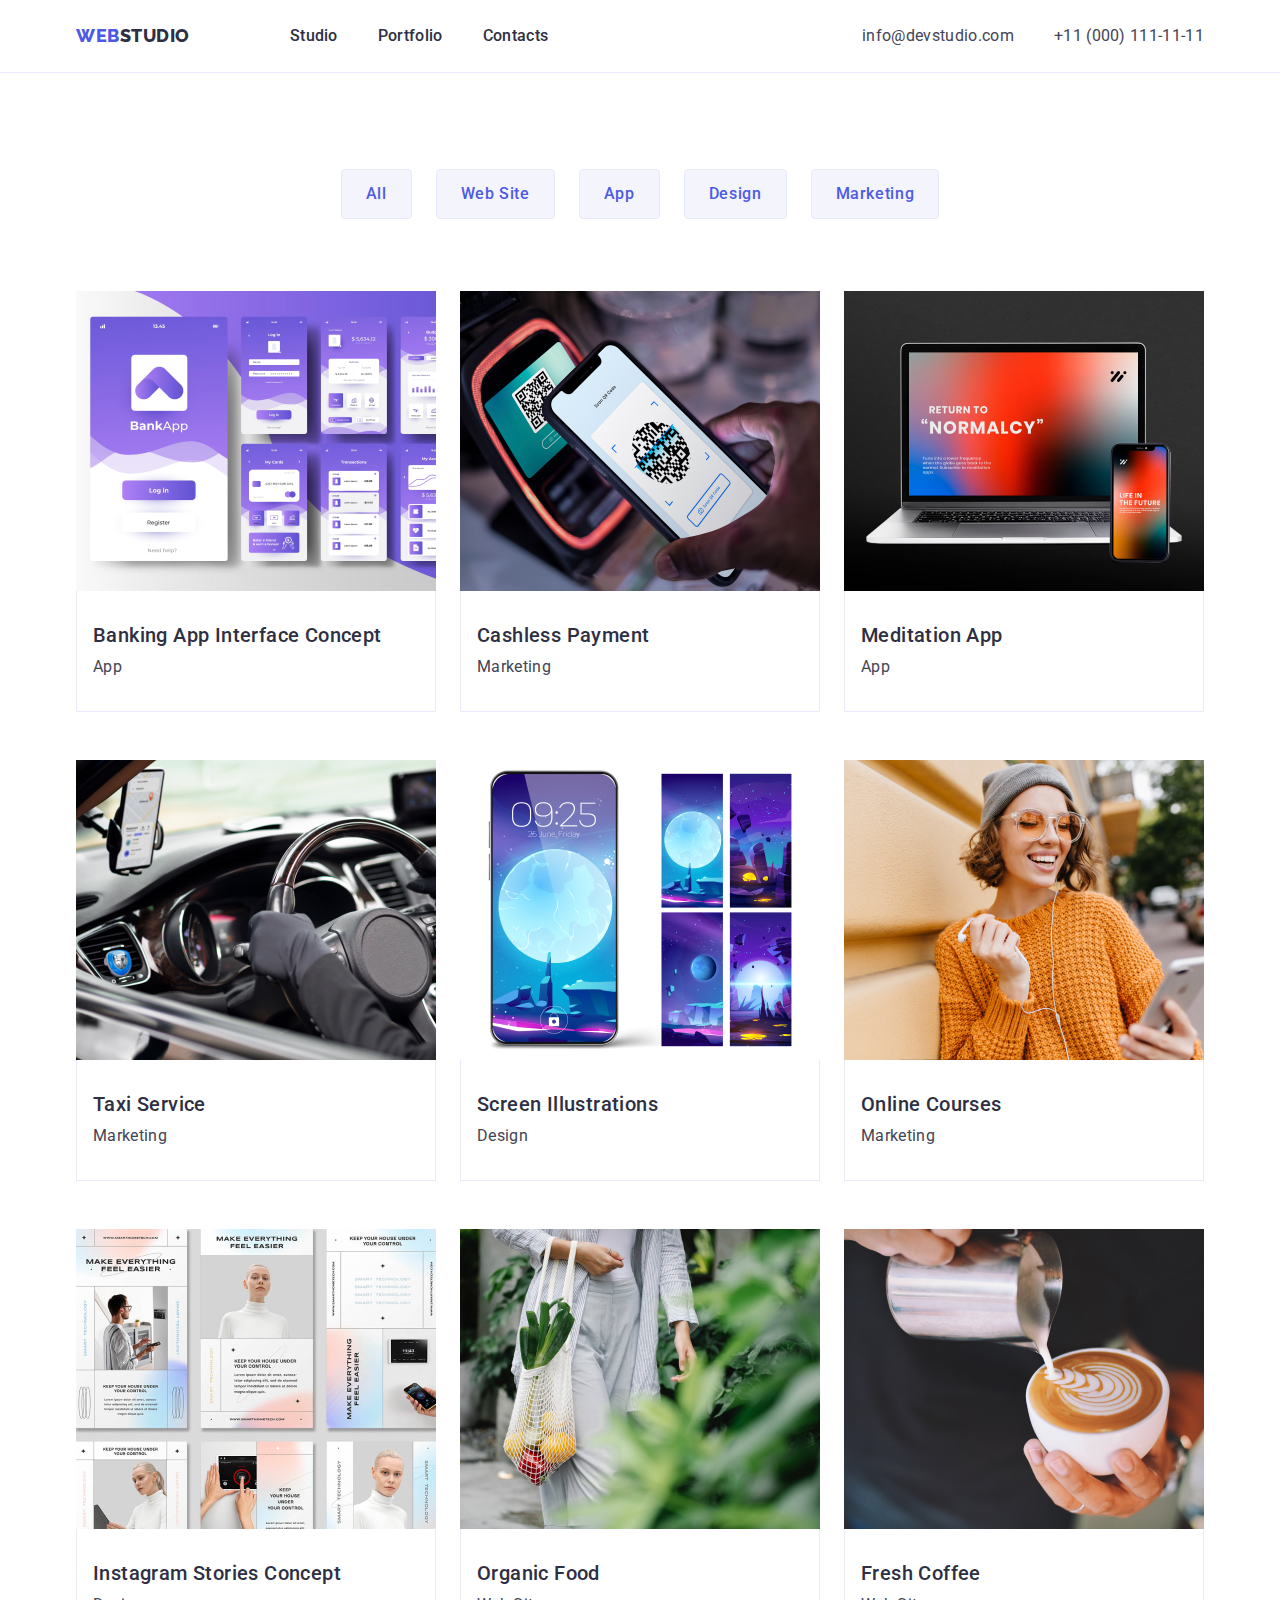
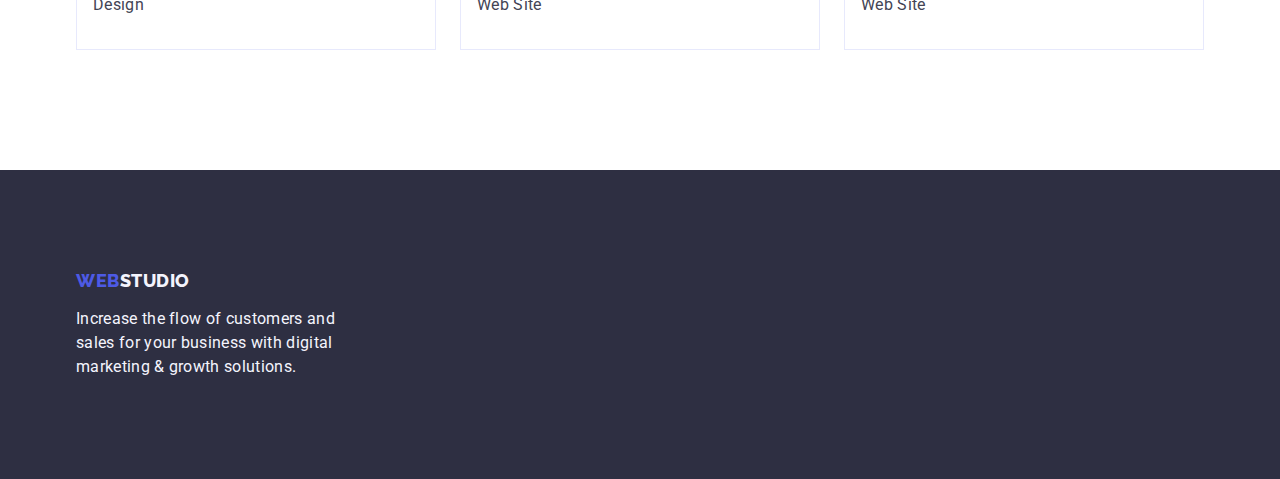
==== commit 283be56c: "upd" ====
--- a/portfolio.html
+++ b/portfolio.html
@@ -56,8 +56,8 @@
             <a href="./portfolio.html" class="link">
               <img src="./images/banking.jpg" alt="banking" width="360">
               <div class="card-text-info">
-                <h2 class="team-name">Banking App Interface Concept</h2>
-                <p class="team-text">App</p>
+                <h2 class="portf-card-name">Banking App Interface Concept</h2>
+                <p class="portf-card-text">App</p>
               </div>
             </a>
           </li>
@@ -66,8 +66,8 @@
           <li class="portf-card-item">
             <a href="" class="link"><img src="./images/cash.jpg" alt="cash" width="360">
               <div class="card-text-info">
-                <h2 class="team-name">Cashless Payment</h2>
-                <p class="team-text">Marketing</p>
+                <h2 class="portf-card-name">Cashless Payment</h2>
+                <p class="portf-card-text">Marketing</p>
               </div>
             </a>
           </li>
@@ -76,8 +76,8 @@
           <li class="portf-card-item">
             <a href="" class="link"><img src="./images/meditation.jpg" alt="meditation" width="360">
               <div class="card-text-info">
-                <h2 class="team-name">Meditation App</h2>
-                <p class="team-text">App</p>
+                <h2 class="portf-card-name">Meditation App</h2>
+                <p class="portf-card-text">App</p>
               </div>
             </a>
           </li>
@@ -85,8 +85,8 @@
           <li class="portf-card-item">
             <a href="" class="link"><img src="./images/taxi.jpg" alt="taxi" width="360">
               <div class="card-text-info">
-                <h2 class="team-name">Taxi Service</h2>
-                <p class="team-text">Marketing</p>
+                <h2 class="portf-card-name">Taxi Service</h2>
+                <p class="portf-card-text">Marketing</p>
               </div>
             </a>
           </li>
@@ -94,8 +94,8 @@
           <li class="portf-card-item">
             <a href="" class="link"><img src="./images/screen.jpg" alt="screen" width="360">
               <div class="card-text-info">
-                <h2 class="team-name">Screen Illustrations</h2>
-                <p class="team-text">Design</p>
+                <h2 class="portf-card-name">Screen Illustrations</h2>
+                <p class="portf-card-text">Design</p>
               </div>
             </a>
           </li>
@@ -103,8 +103,8 @@
           <li class="portf-card-item">
             <a href="" class="link"><img src="./images/courses.jpg" alt="courses" width="360">
               <div class="card-text-info">
-                <h2 class="team-name">Online Courses</h2>
-                <p class="team-text">Marketing</p>
+                <h2 class="portf-card-name">Online Courses</h2>
+                <p class="portf-card-text">Marketing</p>
               </div>
             </a>
           </li>
@@ -112,8 +112,8 @@
           <li class="portf-card-item">
             <a href="" class="link"><img src="./images/inst.jpg" alt="inst" width="360">
               <div class="card-text-info">
-                <h2 class="team-name">Instagram Stories Concept</h2>
-                <p class="team-text">Design</p>
+                <h2 class="portf-card-name">Instagram Stories Concept</h2>
+                <p class="portf-card-text">Design</p>
               </div>
             </a>
           </li>
@@ -121,8 +121,8 @@
           <li class="portf-card-item">
             <a href="" class="link"><img src="./images/food.jpg" alt="food" width="360">
               <div class="card-text-info">
-                <h2 class="team-name">Organic Food</h2>
-                <p class="team-text">Web Site</p>
+                <h2 class="portf-card-name">Organic Food</h2>
+                <p class="portf-card-text">Web Site</p>
               </div>
             </a>
           </li>
@@ -130,8 +130,8 @@
           <li class="portf-card-item">
             <a href="" class="link"><img src="./images/coffee.jpg" alt="coffee" width="360">
               <div class="card-text-info">
-                <h2 class="team-name">Fresh Coffee</h2>
-                <p class="team-text">Web Site</p>
+                <h2 class="portf-card-name">Fresh Coffee</h2>
+                <p class="portf-card-text">Web Site</p>
               </div>
             </a>
           </li>
--- a/css/styles.css
+++ b/css/styles.css
@@ -28,6 +28,8 @@
 
 .list {
   list-style: none;
+  margin: 0;
+  padding: 0;
 }
 
 img {
@@ -173,12 +175,8 @@
   min-width: 169px;
   height: 56px;
   padding: 16px 32px;
-  box-shadow: 0px 4px 4px rgba(0, 0, 0, 0.15);
   border: none;
   border-radius: 4px;
-  display: flex;
-  flex-direction: row;
-  gap: 10px;
   color: #FFFFFF;
   cursor: pointer;
 }
@@ -193,6 +191,19 @@
 .features {
   padding-top: 120px;
   padding-bottom: 120px;
+}
+
+.visually-hidden {
+  position: absolute;
+  width: 1px;
+  height: 1px;
+  margin: -1px;
+  border: 0;
+  padding: 0;
+  white-space: nowrap;
+  clip-path: inset(100%);
+  clip: rect(0 0 0 0);
+  overflow: hidden;
 }
 
 .features-list {
@@ -252,7 +263,8 @@
 
 .team {
   background-color: var(--team-color);
-  padding: 120px 0;
+  padding-top: 120px;
+  padding-bottom: 120px;
 }
 
 .team-title {
@@ -275,8 +287,7 @@
 .team-card {
   background-color: #FFFFFF;
   border-radius: 0px 0px 4px 4px;
-  gap: 24px;
-
+  flex-basis: calc((100%-72px)/4);
 }
 
 .team-info-text {
@@ -290,7 +301,6 @@
   letter-spacing: 0.02em;
   text-align: center;
   margin-bottom: 8px;
-  padding-top: 32px;
   color: var(--text-color);
 }
 
@@ -300,7 +310,6 @@
   font-size: 16px;
   line-height: 1.5;
   text-align: center;
-  padding-bottom: 32px;
   letter-spacing: 0.02em;
 }
 
@@ -394,4 +403,21 @@
   padding: 32px 16px;
   border: 1px solid #e7e9fc;
   border-top: none;
+}
+
+.portf-card-name {
+  font-weight: 500;
+  font-size: 20px;
+  line-height: 1.2;
+  letter-spacing: 0.02em;
+  margin-bottom: 8px;
+  color: var(--text-color);
+}
+
+.portf-card-text {
+  color: var(--address-color);
+  font-weight: 400;
+  font-size: 16px;
+  line-height: 1.5;
+  letter-spacing: 0.02em;
 }